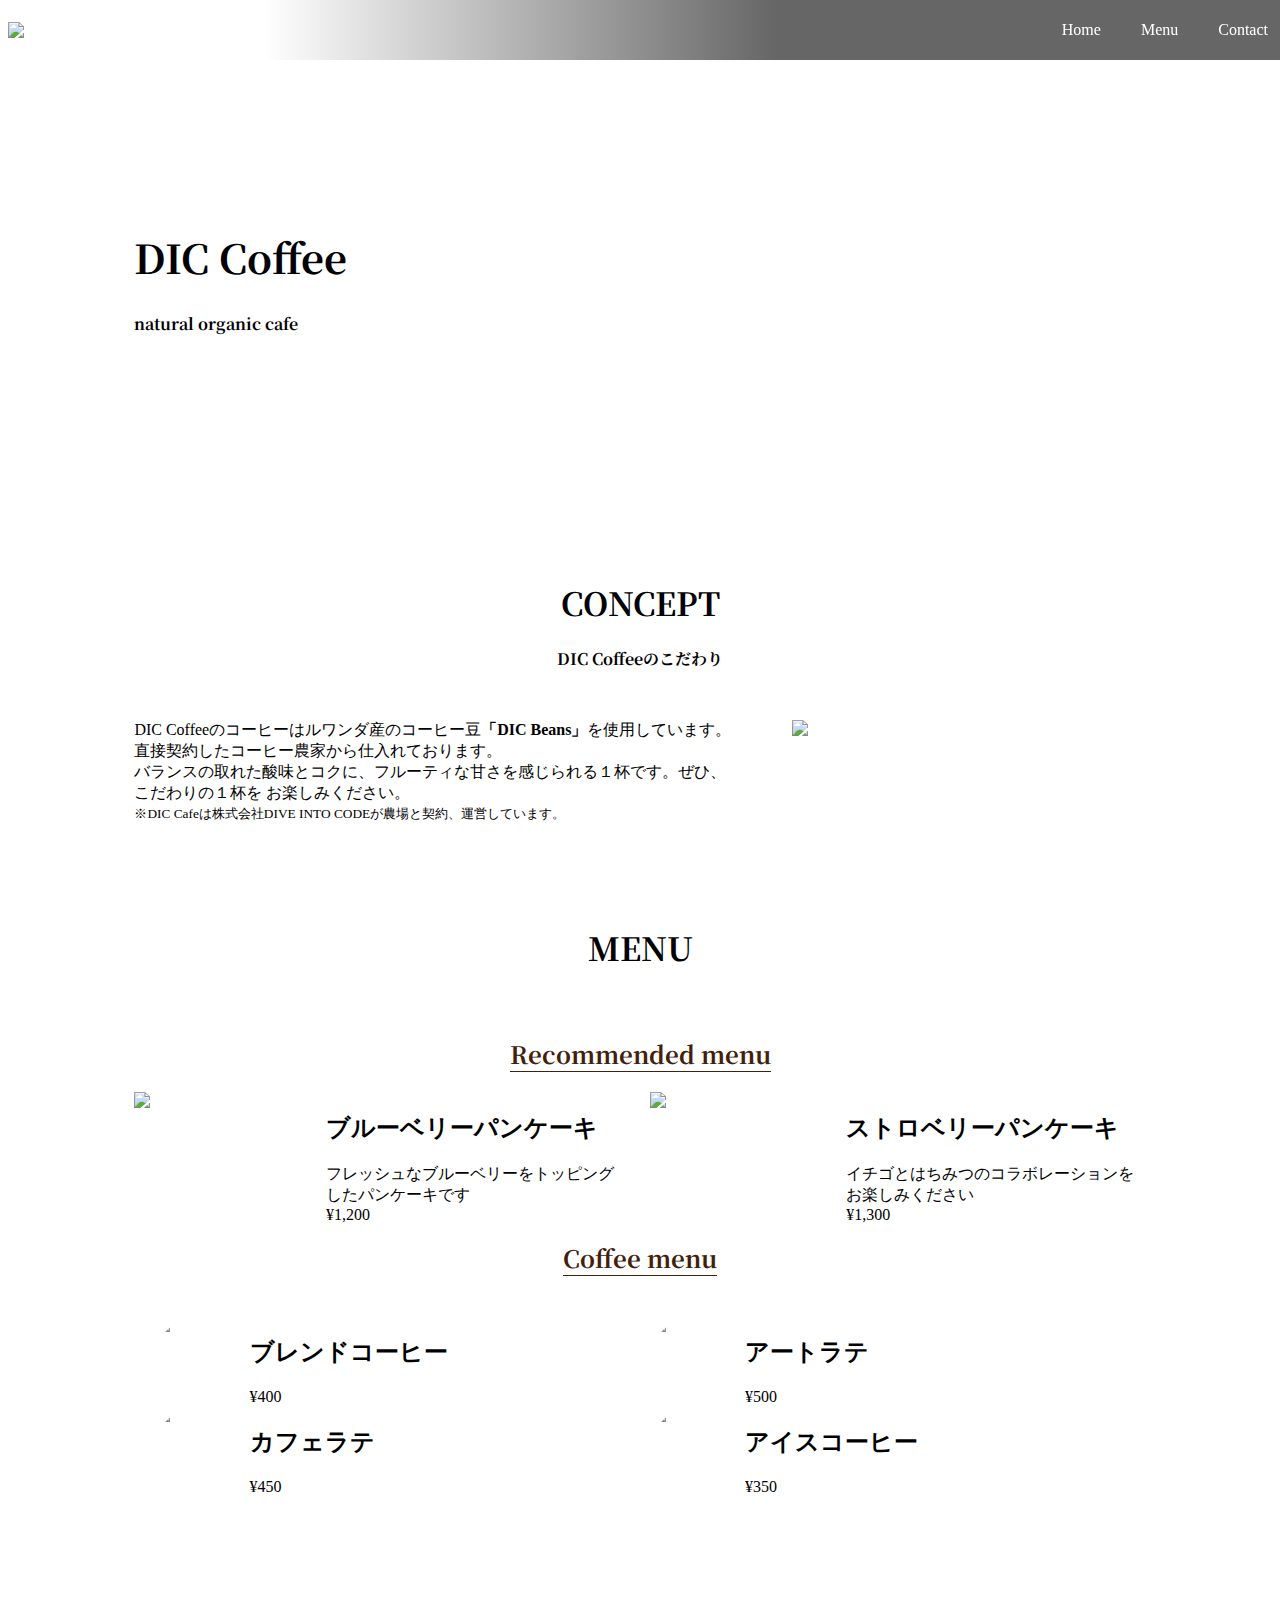
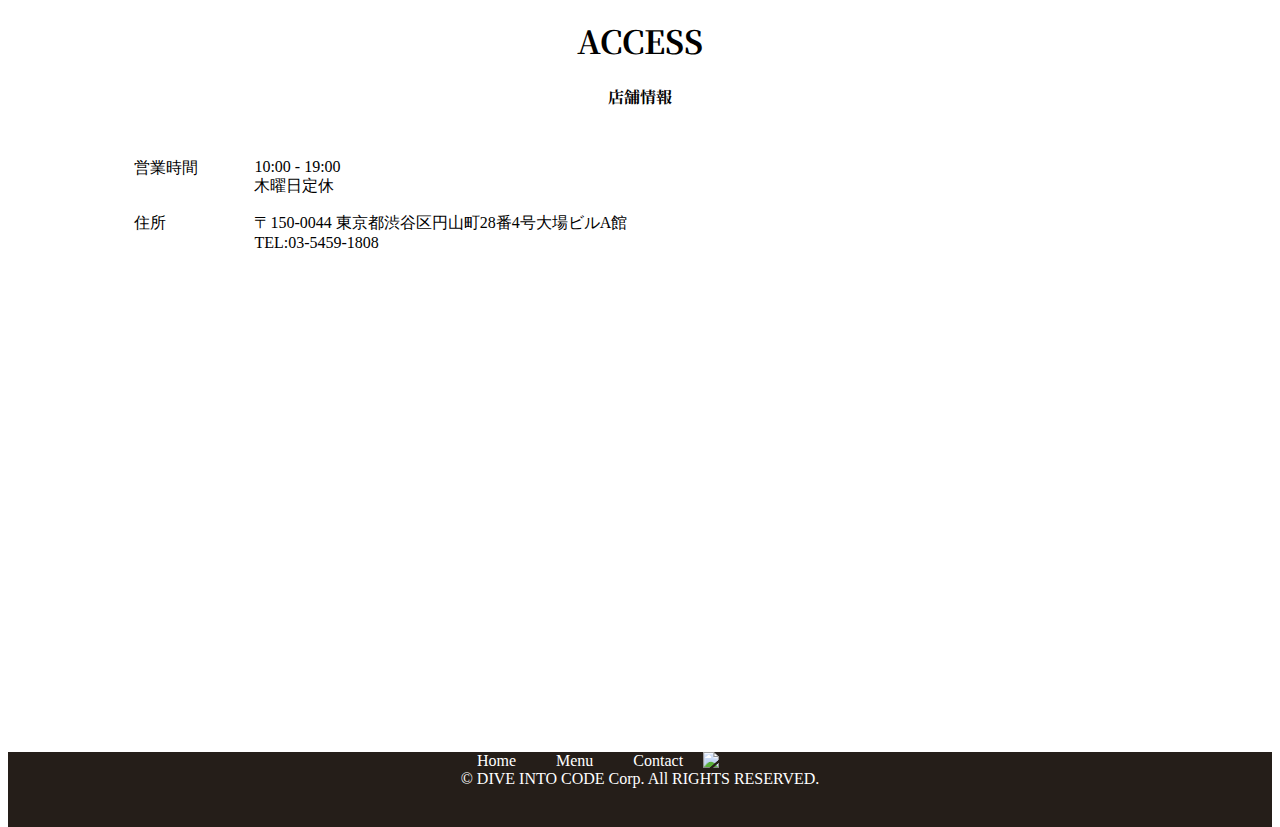
==== index.html @ e09d8fc0 "first_commit" ====
<!DOCTYPE html>
<html lang="ja">

  <head>
    <meta charset="utf-8">
    <title>DIC cafe</title>
    <link href="css/normalize.css" rel="stylesheet">
    <link href="css/main.css" rel="stylesheet">
    <link href="https://fonts.googleapis.com/css2?family=Noto+Serif+JP:wght@400;700&display=swap" rel="stylesheet">
  </head>

  <body>
    <header>
      <nav class="header_nav">
        <a href="index.html" class="logo"><img src="images/sample_logo_k.png"></a>
        <ul class="global_nav">
          <a href="index.html" class="global_nav_item">
            <li>Home</li>
          </a>
          <a href="#menu" class="global_nav_item">
            <li>Menu</li>
          </a>
          <a href="contact.html" class="global_nav_item">
            <li>Contact</li>
          </a>
        </ul>
      </nav>
      <div class="key section_inner">
        <h1>DIC Coffee</h1>
        <p>natural organic cafe</p>
      </div>
    </header>
    <section>
      <article class="section_inner">
        <div class="section_title">
          <h1>CONCEPT</h1>
          <p>DIC Coffeeのこだわり</p>
        </div>
        <div class="concept_setting">
        <p class="concept_inner">
          DIC Coffeeのコーヒーはルワンダ産のコーヒー豆<strong>「DIC Beans」</strong>を使用しています。<br>
          直接契約したコーヒー農家から仕入れております。<br>
          バランスの取れた酸味とコクに、フルーティな甘さを感じられる１杯です。ぜひ、こだわりの１杯を
          お楽しみください。<br>
          <small>※DIC Cafeは株式会社DIVE INTO CODEが農場と契約、運営しています。</small>
        </p>
        <img src="images/sample_concept.jpg" class="concept_image">
      </article>
      <article class="section_inner menu_back">
        <h1 class="section_title" id="menu">MENU</h1>
        <section>
          <div class="center">
            <h1 class="menu_title">Recommended menu</h1>
          </div>
          <ul class="menu_layout">
            <li class="menu_box">
              <div class="menu_moji">
              <h2>ブルーベリーパンケーキ</h2>
              <p>フレッシュなブルーベリーをトッピングしたパンケーキです</p>
              <p>¥1,200</p>
              </div>
              <img src="images/sample_pancake1.jpg" class="menu_image">
            </li>
            <li class="menu_box">
              <div class="menu_moji">
              <h2>ストロベリーパンケーキ</h2>
              <p>イチゴとはちみつのコラボレーションをお楽しみください</p>
              <p>¥1,300</p>
              </div>
              <img src="images/sample_pancake2.jpg" class="menu_image">
            </li>
          </ul>
        </section>
        <section>
          <div class="center">
            <h1 class="menu_title">Coffee menu</h1>
          </div>
          <ul class="coffee_layout">
            <li class="coffee_box">
              <div  class="coffe_moji">
              <h2>ブレンドコーヒー</h2>
                <p>¥400</p>
              </div>
              <img src="images/sample_cafe1.jpg" class="caffee_menu_image">
            </li>
            <li class="coffee_box">
              <div class="coffe_moji">
              <h2>アートラテ</h2>
              <p>¥500</p>
              </div>
              <img src="images/sample_cafe2.jpg" class="caffee_menu_image">
            </li>
            <li class="coffee_box">
              <div  class="coffe_moji">
              <h2>カフェラテ</h2>
              <p>¥450</p>
              </div>
              <img src="images/sample_cafe3.jpg" class="caffee_menu_image">
            </li>
            <li class="coffee_box">
              <div  class="coffe_moji">
              <h2>アイスコーヒー</h2>
              <p>¥350</p>
              </div>
              <img src="images/sample_cafe4.jpg" class="caffee_menu_image">
            </li>
          </ul>
        </section>
      </article>
      <article class="section_inner">
        <div class="section_title">
          <h1>ACCESS</h1>
          <p>店舗情報</p>
        </div>
        <dl class="access_layout">
          <dt class="access_moji">営業時間</dt>
          <dd>10:00 - 19:00<br>木曜日定休</dd>
        </dl>
        <dl class="access_layout">
          <dt class="access_moji">住所</dt>
          <dd>
            〒150-0044 東京都渋谷区円山町28番4号大場ビルA館<br>
            TEL:03-5459-1808
          </dd>
        </dl>
        <iframe
          src="https://www.google.com/maps/embed?pb=!1m18!1m12!1m3!1d3241.8625569899887!2d139.6922821152582!3d35.65575778020021!2m3!1f0!2f0!3f0!3m2!1i1024!2i768!4f13.1!3m3!1m2!1s0x60188b55bb707eff%3A0x5f04575eb7aca63e!2z44CSMTUwLTAwNDQg5p2x5Lqs6YO95riL6LC35Yy65YaG5bGx55S677yS77yY4oiS77yUIE9iYSBCbGQuIEHppKg!5e0!3m2!1sja!2sjp!4v1589613763992!5m2!1sja!2sjp"
          width="600" height="450" frameborder="0" style="border:0;" allowfullscreen="" aria-hidden="false"
          tabindex="0" class="access_map"></iframe>
      </article>
    </section>
    <footer class="footer_nav">
      <nav >
        <ul class="footer_layout">
          <div class="footer_moji">
          <a href="index.html" class="global_nav_item">
            <li>Home</li>
          </a>
          <a href="#menu" class="global_nav_item">
            <li>Menu</li>
          </a>
          <a href="contact.html" class="global_nav_item">
            <li>Contact</li>
          </a>
          <a href="index.html">
            <li>
              <img src="images/sample_logo_w.png" class="logo">
            </li>
          </a>
          </div>
        </ul>
      </nav>
      <p class="footer_layout mojicolor">© DIVE INTO CODE Corp. All RIGHTS RESERVED.</p>
    </footer>
  </body>

</html>
---- css/main.css ----
@charset "utf-8";
html {
  height: 100%;
}
body {
  position: relative;
  padding-bottom: 75px;
  min-height: 100%;
}
li {
  list-style: none;
}
p, ul {
  margin: 0;
  padding: 0;
}
div,li {
  box-sizing: border-box;
}
.header_nav {
  background: linear-gradient(90deg, #fff 20%, rgba(0,0,0,.6) 60%);
  display: flex;
  height: 60px;
  justify-content: space-between;
  align-items: stretch;
  position: fixed;
  top: 0;
  width: 100%;
}
.global_nav_item {
  color: #fff;
  text-decoration: none;
  display: flex;
  align-items: center;
  padding: 0 20px;
}
.global_nav_item:hover {
  background: #fff;
  color: #42210b;
}
.global_nav {
  display: flex;
  align-items: stretch;
}
.logo {
  width: 120px;
  display: flex;
  align-items: center;
}
.logo img{
  width: 100%;
}
.section_inner {
  padding: 50px 10% 30px;
}
.key {
  height: 500px;
  background: center / cover no-repeat url("../images/sample_key.jpg");
  font-family: 'Noto Serif JP', serif;
  font-weight: bold;
  display: flex;
  flex-direction: column;
  justify-content: center;
}
.key h1{
  font-size: 2.5rem;
}
.section_title {
  font-family: 'Noto Serif JP', serif;
  font-weight: bold;
  text-align: center;
  margin-bottom: 50px;
}
.menu_title {
  display: inline-block;
  font-family: 'Noto Serif JP', serif;
  font-size: 1.5rem;
  color: #42210b;
  border-bottom: solid #42210b 1px;
  margin-bottom: 20px;
}
.center {
  text-align: center;
}
.caffee_menu_image {
  width: 20%;
  border-radius: 50%;
}
.concept_inner {
  width: 60%;
}
.concept_image {
  width: 35%;
}
.concept_setting {
  display: flex;
  justify-content: space-between;
}
.menu_back {
  background: bottom / 100% no-repeat url("../images/sample_menu_bg.jpg");
  background-attachment: fixed;
}
.menu_image {
  width: 55%;
}
.menu_box{
  width: 49%;
  display: flex;
  flex-direction: row-reverse;
}
.menu_layout{
  display: flex;
  justify-content: space-between;
  background-color: white;
  flex-wrap: wrap;
}
.menu_moji{
  flex-direction: column;
}
.coffee_layout{
  display: flex;
  justify-content: space-between;
  flex-wrap: wrap;
  background:white;
  padding:20px;
}
.coffee_box{
  width: 49%;
  display: flex;
  justify-content:left;
  flex-direction: row-reverse;
}
.coffee_moji{
  flex-direction: column
}

.access_layout{
  display: flex
}
.access_moji{
  width: 80px;
}
.access_map{
  width: 100%;
}

.footer_nav{
  width: 100%;
  background: #251e19;
  position: absolute;
  height: 75px;
}
.footer_layout {
  display: flex;
  justify-content: center;
}
.footer_moji{
  display: flex;
  justify-content:center;
}
.mojicolor{
  color: #fff;
}
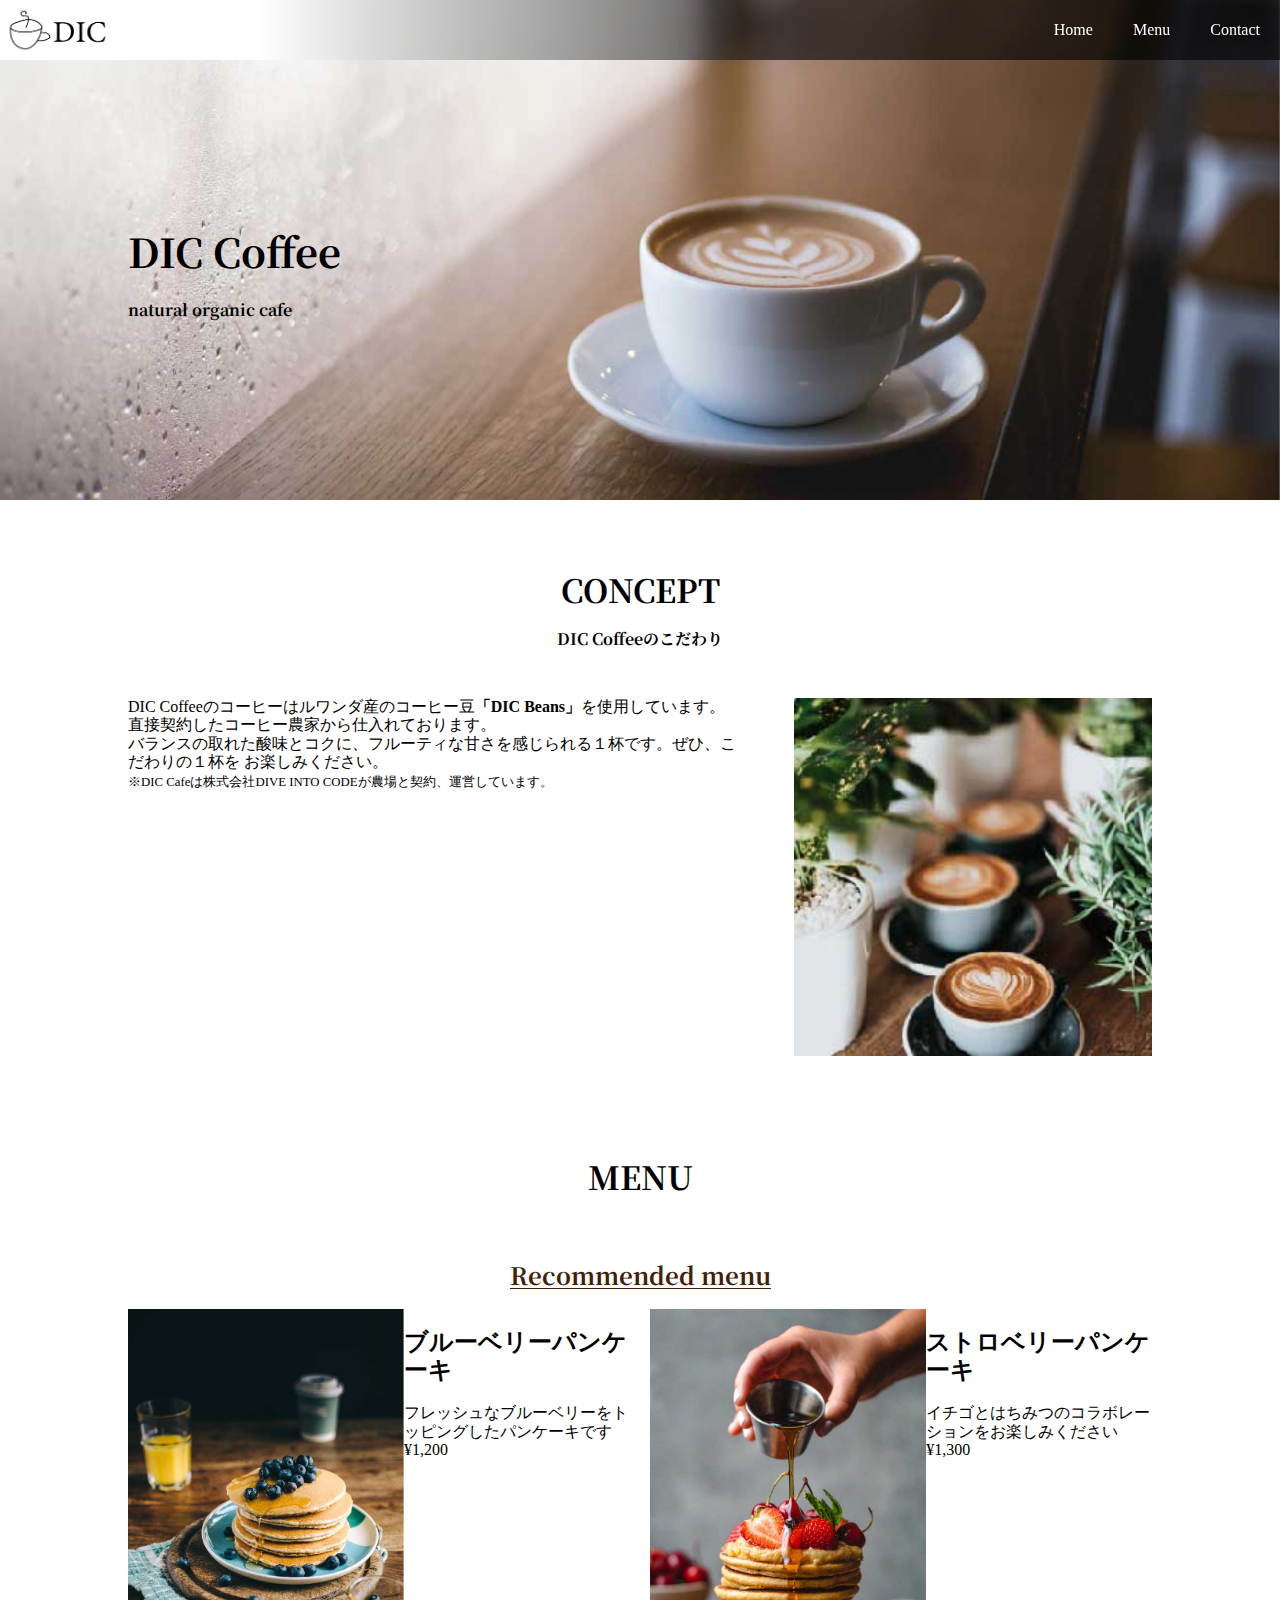
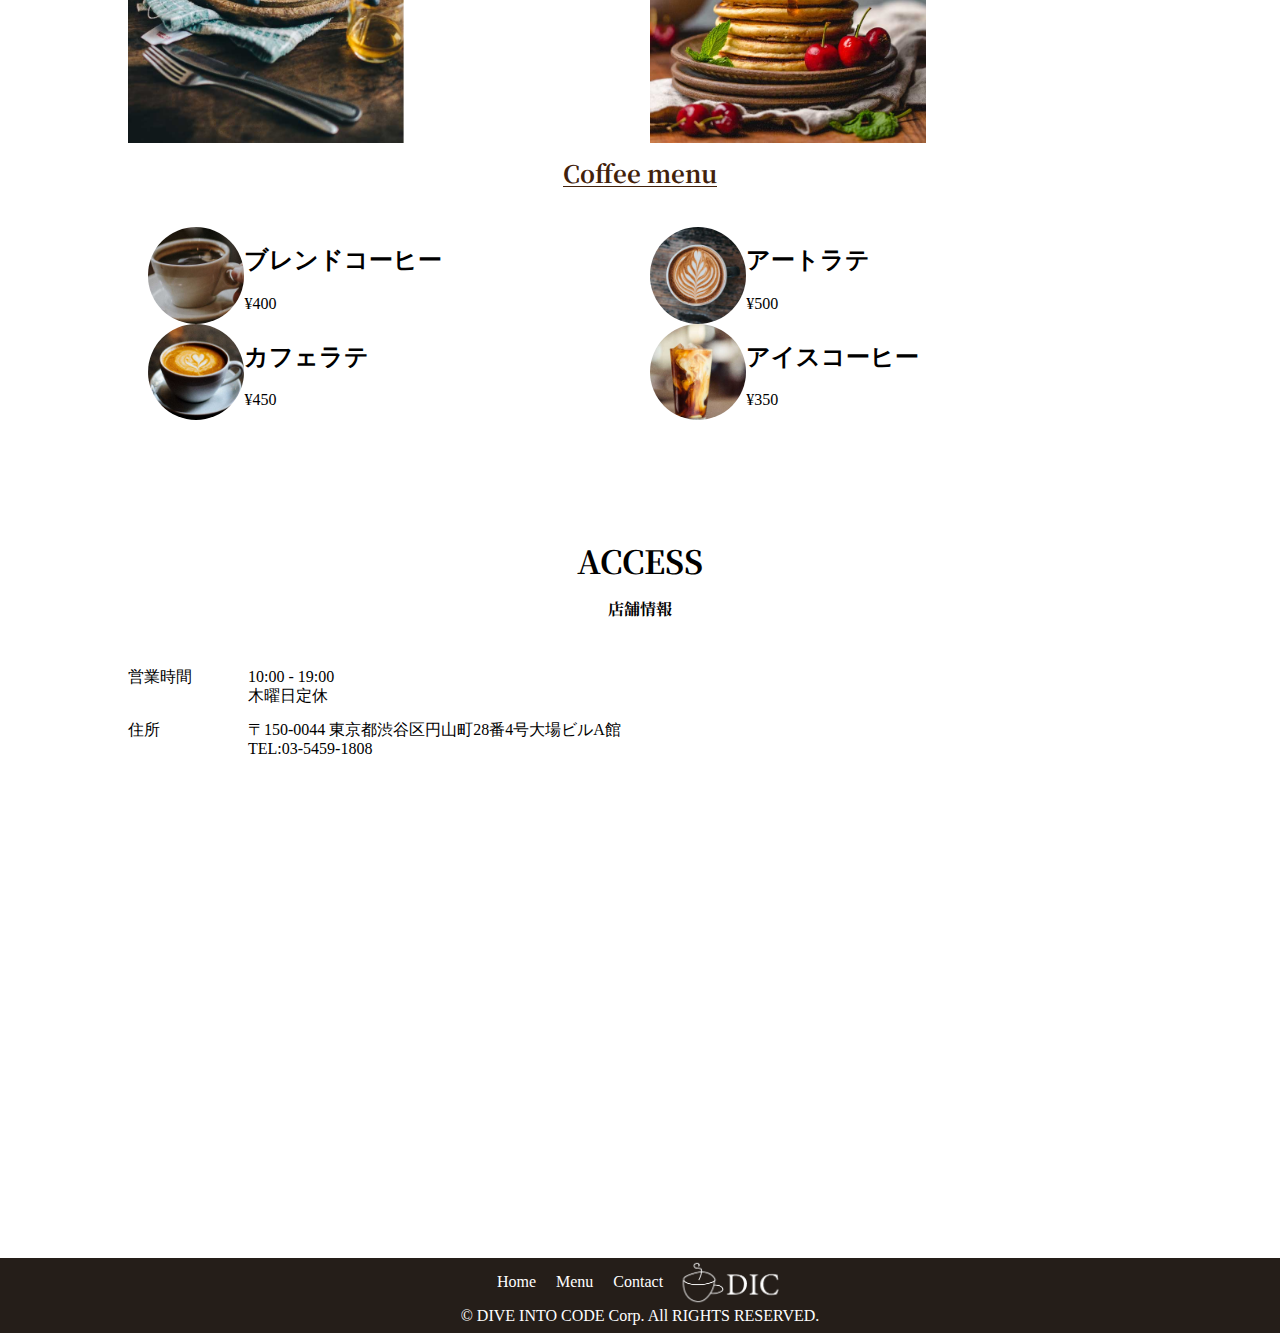
==== commit cefee4b0: "first_commit" ====
--- a/index.html
+++ b/index.html
@@ -133,13 +133,13 @@
       <nav >
         <ul class="footer_layout">
           <div class="footer_moji">
-          <a href="index.html" class="global_nav_item">
+          <a href="index.html" class="footer_nav_item">
             <li>Home</li>
           </a>
-          <a href="#menu" class="global_nav_item">
+          <a href="#menu" class="footer_nav_item">
             <li>Menu</li>
           </a>
-          <a href="contact.html" class="global_nav_item">
+          <a href="contact.html" class="footer_nav_item">
             <li>Contact</li>
           </a>
           <a href="index.html">
--- a/css/main.css
+++ b/css/main.css
@@ -147,7 +147,7 @@
 .footer_nav{
   width: 100%;
   background: #251e19;
-  position: absolute;
+  position:absolute;
   height: 75px;
 }
 .footer_layout {
@@ -159,5 +159,12 @@
   justify-content:center;
 }
 .mojicolor{
-  color: #fff;
-}+  color: white;
+}
+.footer_nav_item {
+  color: white;
+  text-decoration: none;
+  display: flex;
+  align-items: center;
+  padding: 0 10px;
+}
